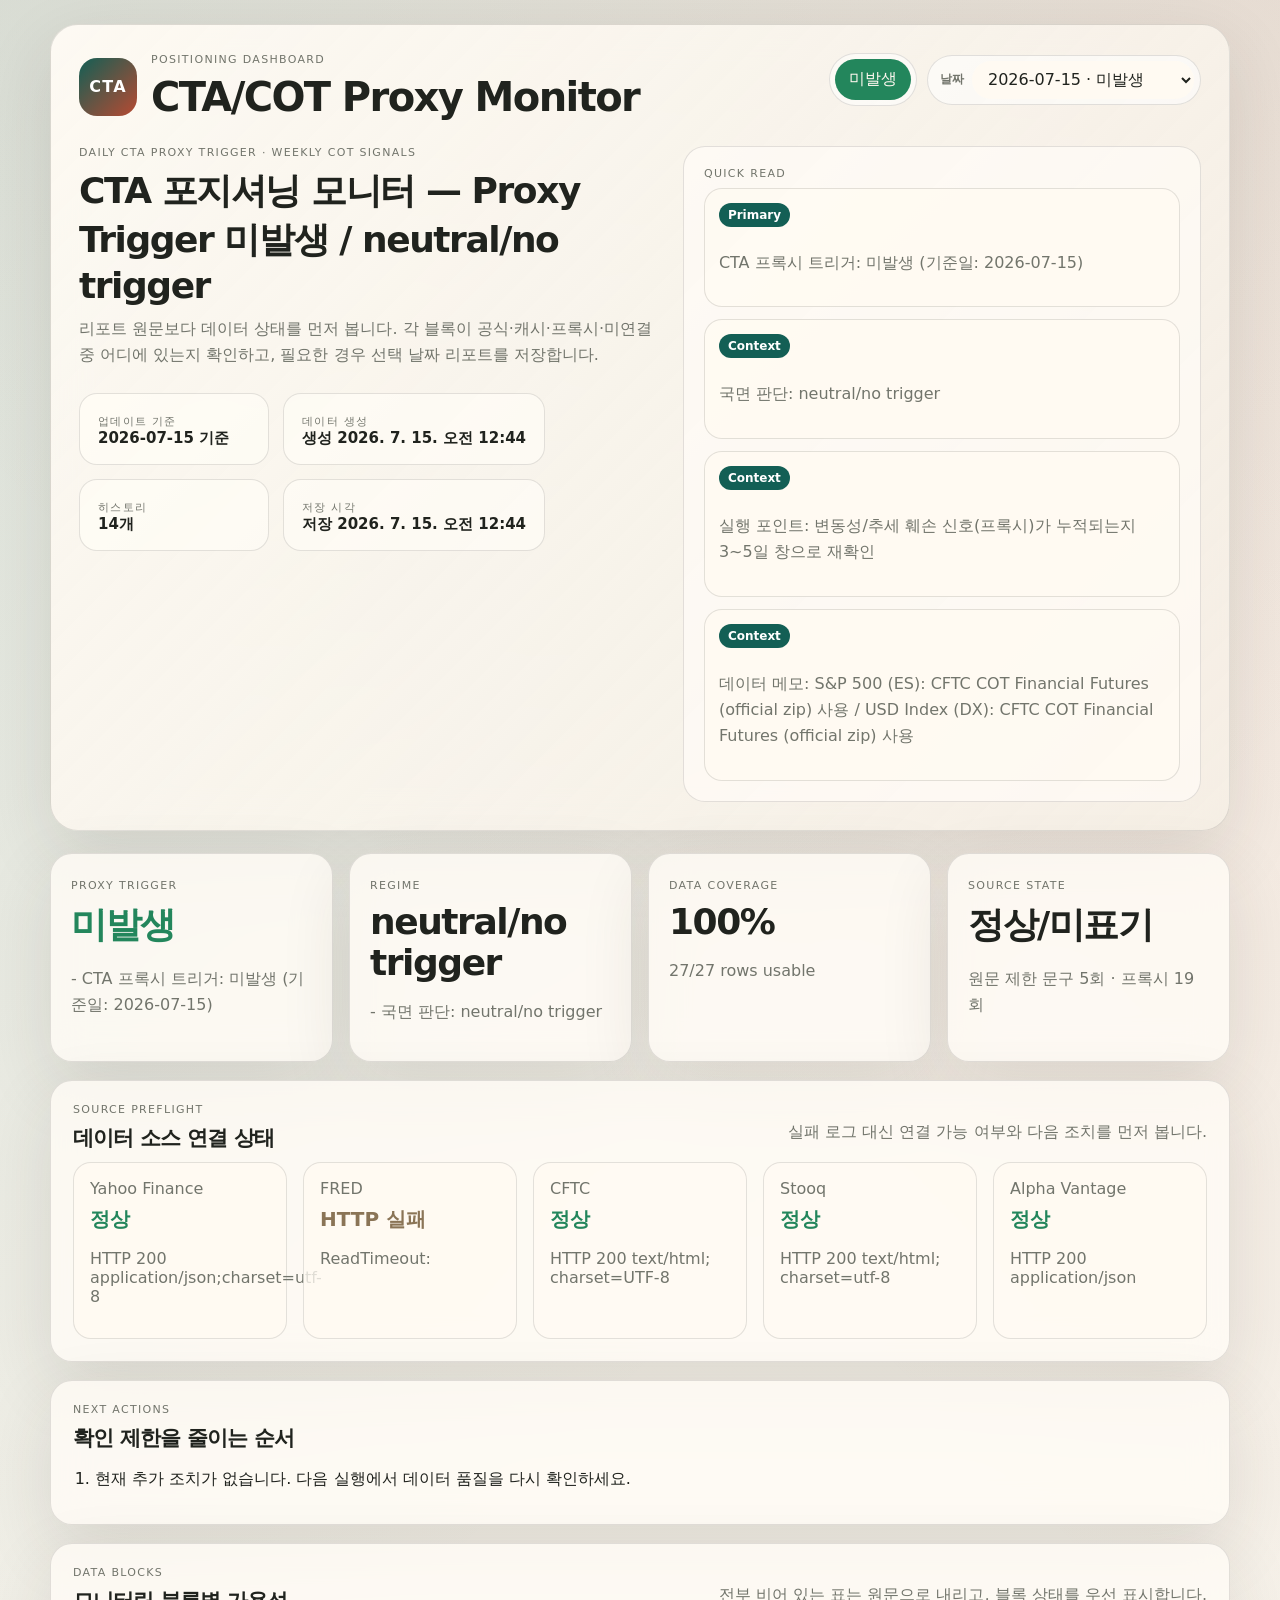
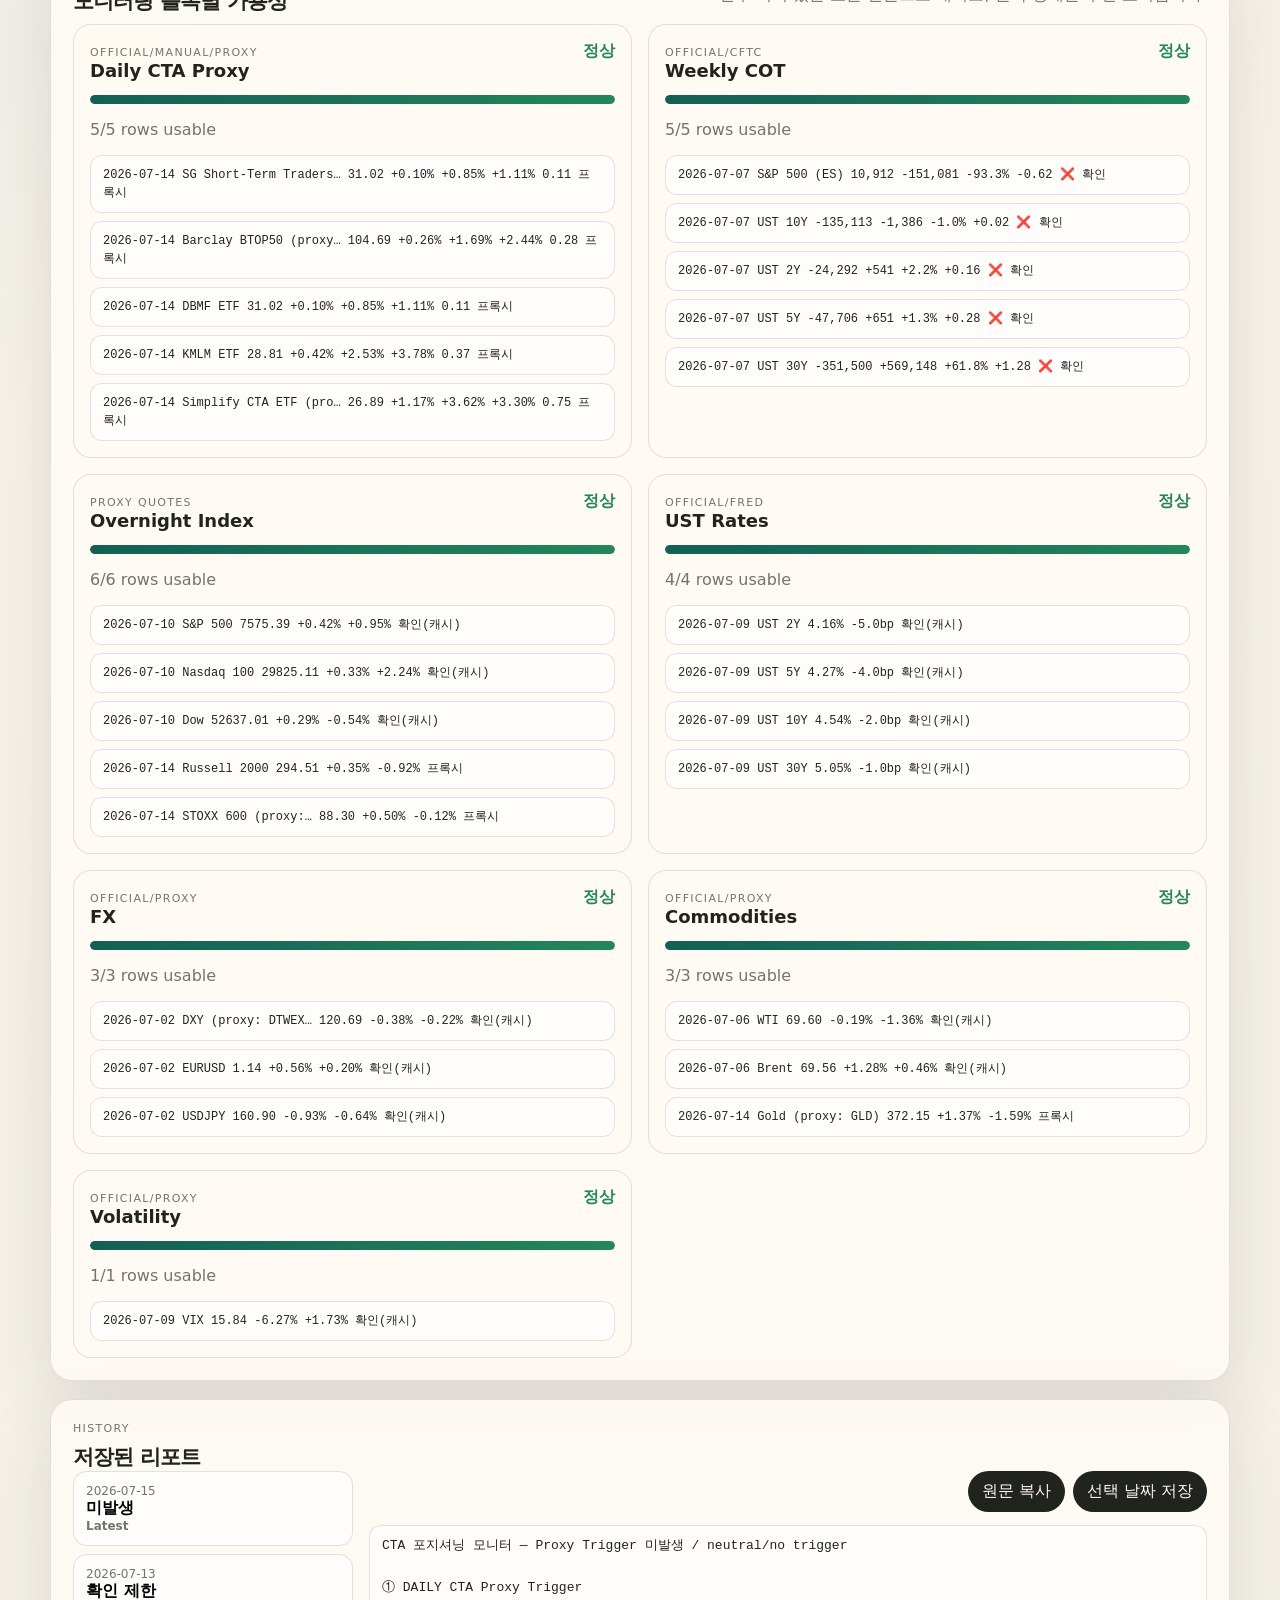
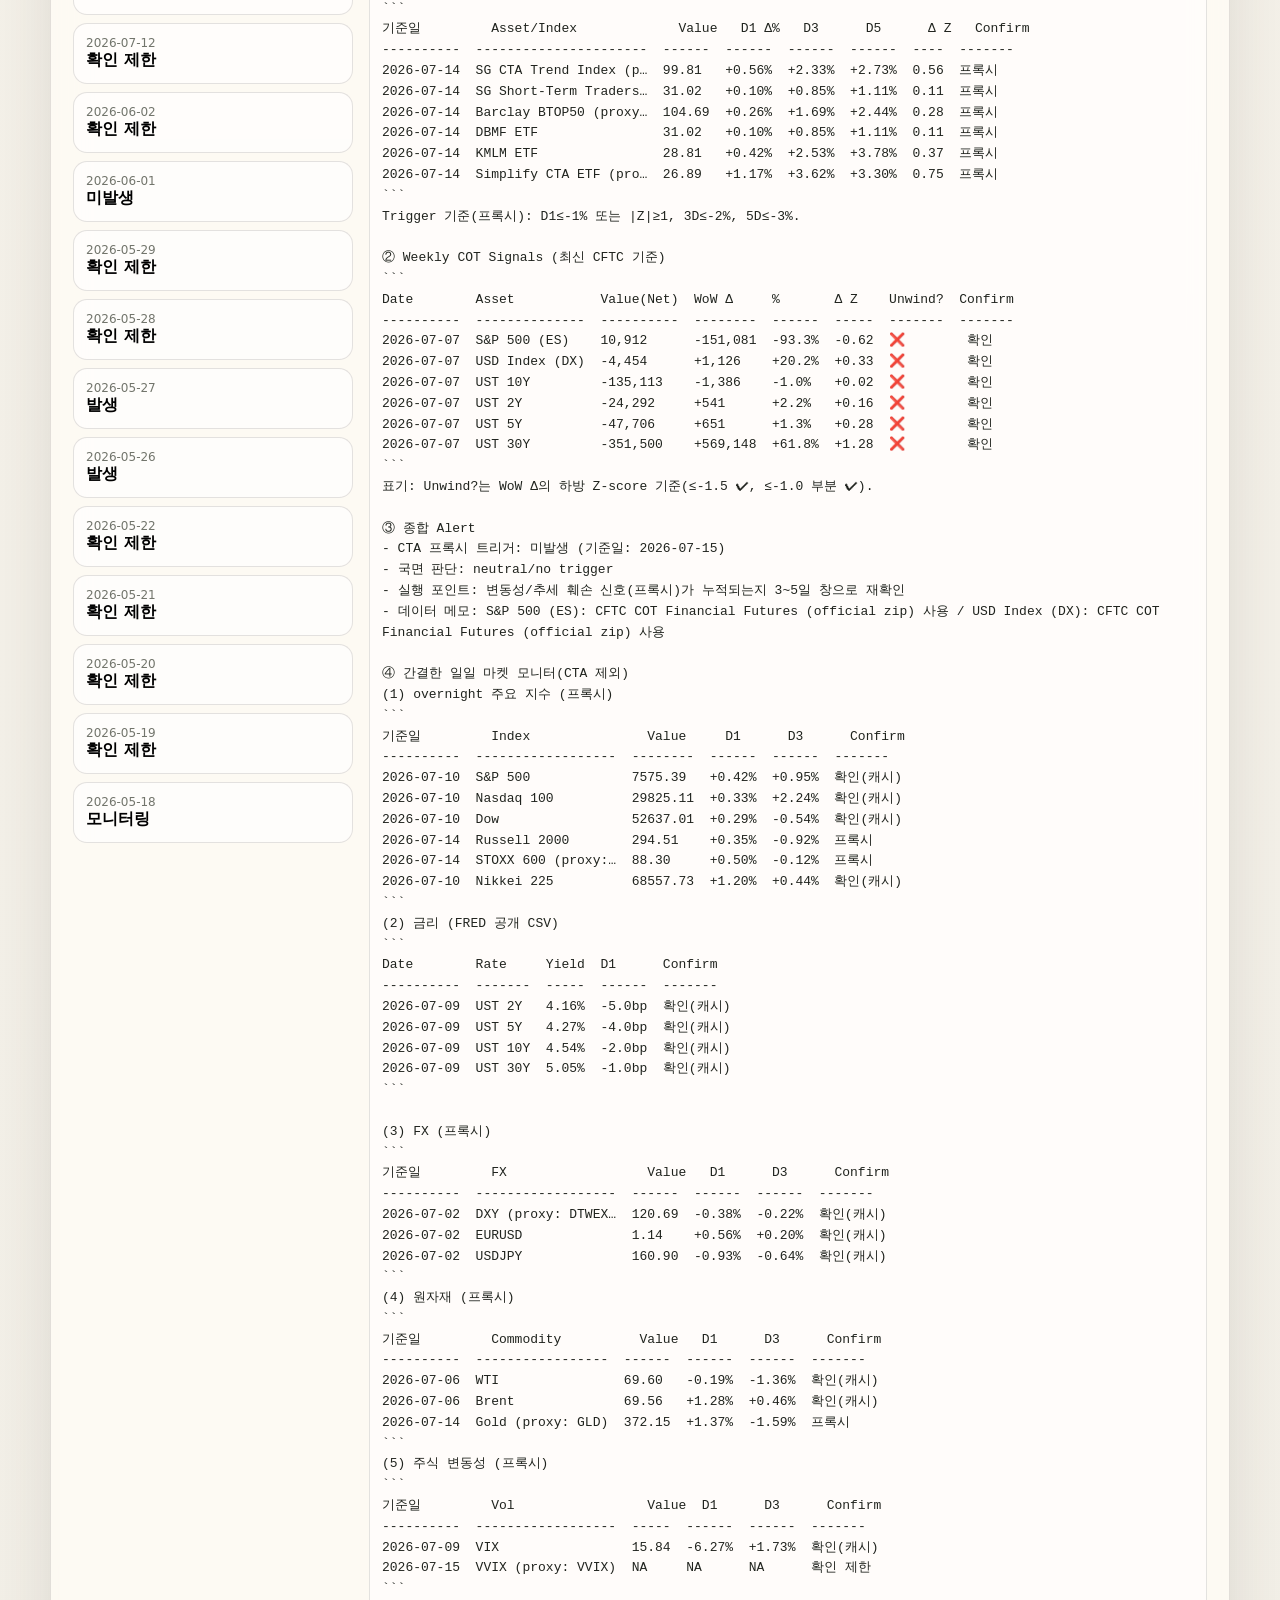
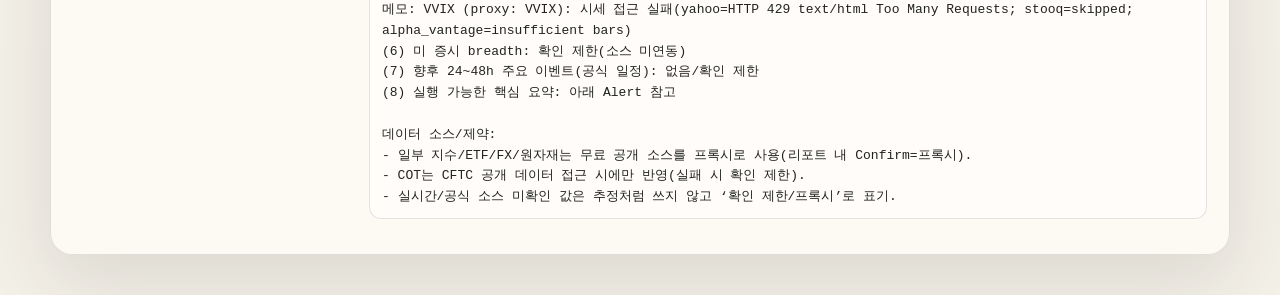
==== dashboard/index.html @ 4eb9be2e "Deploy CTA COT dashboard" ====
<!doctype html>
<html lang="ko">
<head>
  <meta charset="utf-8" />
  <meta name="viewport" content="width=device-width, initial-scale=1, viewport-fit=cover" />
  <title>CTA/COT Proxy Monitor</title>
  <meta name="description" content="CTA Proxy Trigger와 CFTC COT 신호를 매일 저장하고 확인하는 정적 대시보드" />
  <link rel="stylesheet" href="./styles.css" />
  <script src="./config.js"></script>
</head>
<body>
  <div class="page-shell">
    <header class="hero">
      <div class="hero-top">
        <div class="brand">
          <div class="brand-mark">CTA</div>
          <div>
            <p class="eyebrow">Positioning dashboard</p>
            <h1>CTA/COT Proxy Monitor</h1>
          </div>
        </div>
        <div class="hero-actions">
          <nav class="tabs" aria-label="트리거 상태">
            <span class="tab active" id="triggerBadge">확인 중</span>
          </nav>
          <div class="date-picker">
            <label for="reportDate">날짜</label>
            <select id="reportDate"></select>
          </div>
        </div>
      </div>

      <div class="hero-body">
        <section class="hero-copy">
          <p class="kicker">Daily CTA Proxy Trigger · Weekly COT Signals</p>
          <h2 id="heroTitle">CTA 포지셔닝 모니터</h2>
          <p class="hero-text">
            리포트 원문보다 데이터 상태를 먼저 봅니다. 각 블록이 공식·캐시·프록시·미연결 중
            어디에 있는지 확인하고, 필요한 경우 선택 날짜 리포트를 저장합니다.
          </p>

          <div class="hero-meta">
            <div class="meta-card">
              <span class="meta-label">업데이트 기준</span>
              <strong id="updatedAt">불러오는 중</strong>
            </div>
            <div class="meta-card">
              <span class="meta-label">데이터 생성</span>
              <strong id="dataNote">불러오는 중</strong>
            </div>
            <div class="meta-card">
              <span class="meta-label">히스토리</span>
              <strong id="historyCount">불러오는 중</strong>
            </div>
            <div class="meta-card">
              <span class="meta-label">저장 시각</span>
              <strong id="syncStatus">불러오는 중</strong>
            </div>
          </div>
        </section>

        <aside class="hero-panel">
          <p class="panel-label">Quick read</p>
          <div class="signal-stack" id="signalStack"></div>
        </aside>
      </div>
    </header>

    <main class="content">
      <section class="stat-grid" id="statGrid"></section>

      <section class="panel">
        <div class="panel-head">
          <div>
            <p class="section-label">Source preflight</p>
            <h3>데이터 소스 연결 상태</h3>
          </div>
          <p class="panel-note">실패 로그 대신 연결 가능 여부와 다음 조치를 먼저 봅니다.</p>
        </div>
        <div class="source-grid" id="sourceGrid"></div>
      </section>

      <section class="panel" id="actionPanel">
        <div class="panel-head">
          <div>
            <p class="section-label">Next actions</p>
            <h3>확인 제한을 줄이는 순서</h3>
          </div>
        </div>
        <ol class="action-list" id="recommendations"></ol>
      </section>

      <section class="panel">
        <div class="panel-head">
          <div>
            <p class="section-label">Data blocks</p>
            <h3>모니터링 블록별 가용성</h3>
          </div>
          <p class="panel-note">전부 비어 있는 표는 원문으로 내리고, 블록 상태를 우선 표시합니다.</p>
        </div>
        <div class="block-grid" id="blockGrid"></div>
      </section>

      <section class="panel">
        <div class="panel-head">
          <div>
            <p class="section-label">History</p>
            <h3>저장된 리포트</h3>
          </div>
        </div>

        <div class="report-grid">
          <div class="report-list" id="reportList"></div>
          <div>
            <div class="copy-row">
              <button id="copyBtn" type="button">원문 복사</button>
              <button id="downloadBtn" type="button">선택 날짜 저장</button>
            </div>
            <pre id="rawReport">불러오는 중</pre>
          </div>
        </div>
      </section>
    </main>
  </div>

  <script src="./data/data.js"></script>
  <script src="./app.js" defer></script>
</body>
</html>
---- dashboard/styles.css ----
:root {
  --bg: #f3f0e8;
  --panel: rgba(255, 252, 246, 0.82);
  --panel-strong: #fffaf2;
  --line: rgba(42, 45, 39, 0.13);
  --text: #20231e;
  --muted: #72756c;
  --shadow: 0 24px 70px rgba(48, 42, 31, 0.12);
  --cta: #135f55;
  --cot: #3159a6;
  --risk: #b74a32;
  --calm: #23865c;
  --limited: #8a7456;
}

* {
  box-sizing: border-box;
}

html,
body {
  margin: 0;
  padding: 0;
}

body {
  min-height: 100vh;
  color: var(--text);
  font-family: "Pretendard", "Apple SD Gothic Neo", system-ui, -apple-system, sans-serif;
  background:
    linear-gradient(135deg, rgba(19, 95, 85, 0.13), transparent 32%),
    linear-gradient(225deg, rgba(183, 74, 50, 0.1), transparent 28%),
    linear-gradient(180deg, #f8f4ec 0%, var(--bg) 100%);
}

button {
  font: inherit;
}

.page-shell {
  width: min(1180px, calc(100vw - 32px));
  margin: 24px auto 40px;
}

.hero,
.panel,
.idx-card {
  border: 1px solid var(--line);
  box-shadow: var(--shadow);
  backdrop-filter: blur(18px);
}

.hero {
  overflow: hidden;
  padding: 28px;
  border-radius: 28px;
  background: linear-gradient(135deg, rgba(255, 251, 244, 0.94), rgba(246, 240, 230, 0.72));
}

.hero-top,
.hero-body,
.panel-head,
.hero-actions,
.hero-meta,
.toolbar {
  display: flex;
}

.hero-top,
.panel-head {
  justify-content: space-between;
  align-items: flex-start;
  gap: 16px;
}

.hero-body {
  gap: 22px;
  margin-top: 26px;
}

.hero-copy {
  flex: 1.1;
}

.hero-panel {
  flex: 0.9;
  padding: 20px;
  border-radius: 22px;
  background: rgba(255, 252, 246, 0.76);
  border: 1px solid var(--line);
}

.brand {
  display: flex;
  align-items: center;
  gap: 14px;
}

.brand-mark {
  display: grid;
  place-items: center;
  width: 58px;
  height: 58px;
  border-radius: 18px;
  background: linear-gradient(135deg, var(--cta), var(--risk));
  color: white;
  font-weight: 800;
  letter-spacing: 0.08em;
}

.eyebrow,
.kicker,
.section-label,
.panel-label,
.meta-label {
  text-transform: uppercase;
  letter-spacing: 0.12em;
  font-size: 11px;
  color: var(--muted);
  margin: 0 0 8px;
}

h1,
h2,
h3 {
  margin: 0;
  letter-spacing: -0.04em;
}

h1 {
  font-size: clamp(26px, 4vw, 40px);
}

h2 {
  margin-bottom: 10px;
  font-size: clamp(24px, 3vw, 36px);
}

h3 {
  font-size: 21px;
}

.hero-text,
.panel-note,
.chart-hint,
.idx-card p,
.signal-item p,
.muted {
  color: var(--muted);
  line-height: 1.65;
}

.hero-text {
  max-width: 64ch;
  margin: 0;
}

.hero-actions,
.toolbar {
  align-items: center;
  flex-wrap: wrap;
  justify-content: flex-end;
  gap: 10px;
}

.tabs {
  display: inline-flex;
  gap: 8px;
  flex-wrap: wrap;
  padding: 5px;
  border-radius: 999px;
  background: rgba(255, 255, 255, 0.55);
  border: 1px solid var(--line);
}

.tab,
.chip {
  text-decoration: none;
  border: none;
  border-radius: 999px;
  padding: 10px 14px;
  background: transparent;
  color: var(--muted);
}

.tab.active,
.chip {
  background: var(--text);
  color: #fff8f0;
}

.date-picker {
  display: inline-flex;
  align-items: center;
  gap: 8px;
  padding: 5px 6px 5px 12px;
  border-radius: 999px;
  background: rgba(255, 255, 255, 0.55);
  border: 1px solid var(--line);
}

.date-picker label {
  color: var(--muted);
  font-size: 12px;
  font-weight: 700;
}

.date-picker select {
  min-height: 38px;
  border: none;
  border-radius: 999px;
  padding: 0 12px;
  background: var(--panel-strong);
  color: var(--text);
  font: inherit;
}

.tab.hot {
  background: var(--risk);
}

.tab.calm {
  background: var(--calm);
}

.tab.limited {
  background: var(--limited);
}

.hero-meta {
  gap: 14px;
  margin-top: 24px;
  flex-wrap: wrap;
}

.meta-card {
  min-width: 190px;
  padding: 16px 18px;
  border-radius: 18px;
  background: rgba(255, 252, 246, 0.74);
  border: 1px solid var(--line);
}

.meta-card strong {
  display: block;
  font-size: 15px;
}

.content {
  margin-top: 22px;
}

.stat-grid {
  display: grid;
  grid-template-columns: repeat(4, minmax(0, 1fr));
  gap: 16px;
}

.idx-card,
.panel {
  border-radius: 22px;
  background: var(--panel);
}

.idx-card {
  padding: 20px;
}

.metric-main {
  margin-top: 8px;
  font-size: clamp(24px, 3vw, 36px);
  font-weight: 800;
  letter-spacing: -0.04em;
}

.metric-main.hot {
  color: var(--risk);
}

.metric-main.calm {
  color: var(--calm);
}

.metric-main.limited {
  color: var(--limited);
}

.panel {
  margin-top: 18px;
  padding: 22px;
}

.signal-stack {
  display: grid;
  gap: 12px;
}

.signal-item {
  padding: 14px;
  border-radius: 18px;
  background: rgba(255, 250, 242, 0.82);
  border: 1px solid var(--line);
}

.signal-pill {
  display: inline-flex;
  margin-bottom: 7px;
  border-radius: 999px;
  padding: 5px 9px;
  color: white;
  background: var(--cta);
  font-size: 12px;
  font-weight: 700;
}

.signal-item.hot .signal-pill {
  background: var(--risk);
}

.signal-item.limited .signal-pill {
  background: var(--limited);
}

.mini-table,
.source-grid,
.block-grid {
  display: grid;
  grid-template-columns: repeat(2, minmax(0, 1fr));
  gap: 16px;
}

.source-grid {
  grid-template-columns: repeat(5, minmax(0, 1fr));
}

.block-grid {
  grid-template-columns: repeat(2, minmax(0, 1fr));
}

.source-card,
.block-card {
  padding: 16px;
  border-radius: 18px;
  background: rgba(255, 250, 242, 0.78);
  border: 1px solid var(--line);
}

.source-card {
  min-height: 128px;
}

.source-card span,
.source-card p,
.block-card p {
  color: var(--muted);
}

.source-card strong {
  display: block;
  margin: 8px 0;
  font-size: 20px;
}

.source-card.calm strong,
.block-card.calm .block-head strong {
  color: var(--calm);
}

.source-card.hot strong,
.block-card.hot .block-head strong {
  color: var(--risk);
}

.source-card.limited strong,
.block-card.limited .block-head strong {
  color: var(--limited);
}

.block-head {
  display: flex;
  justify-content: space-between;
  align-items: flex-start;
  gap: 12px;
}

.block-head h4 {
  margin: 0;
  font-size: 18px;
}

.block-head strong {
  white-space: nowrap;
}

.coverage-bar {
  height: 9px;
  margin-top: 14px;
  border-radius: 999px;
  background: rgba(32, 35, 30, 0.1);
  overflow: hidden;
}

.coverage-bar i {
  display: block;
  height: 100%;
  border-radius: inherit;
  background: linear-gradient(90deg, var(--cta), var(--calm));
}

.block-card.hot .coverage-bar i {
  background: var(--risk);
}

.action-list {
  margin: 14px 0 0;
  padding-left: 22px;
  color: var(--text);
}

.action-list li {
  margin: 10px 0;
  line-height: 1.65;
}

.mono-list {
  margin: 14px 0 0;
  padding: 0;
  list-style: none;
  display: grid;
  gap: 8px;
  font: 12px/1.5 "SFMono-Regular", Consolas, Menlo, monospace;
}

.mono-list li,
pre {
  padding: 10px 12px;
  border-radius: 12px;
  background: rgba(255, 255, 255, 0.62);
  border: 1px solid var(--line);
  overflow: auto;
}

pre {
  white-space: pre-wrap;
  word-break: keep-all;
  font: 13px/1.6 "SFMono-Regular", Consolas, Menlo, monospace;
}

.report-grid {
  display: grid;
  grid-template-columns: 280px 1fr;
  gap: 16px;
}

.report-list {
  display: grid;
  gap: 8px;
  align-content: start;
}

.report-link {
  text-align: left;
  padding: 12px;
  border-radius: 14px;
  border: 1px solid var(--line);
  background: rgba(255, 255, 255, 0.55);
  cursor: pointer;
}

.report-link[aria-current="page"] {
  border-color: var(--cta);
  box-shadow: inset 4px 0 0 var(--cta);
}

.report-link span,
.report-link strong,
.report-link b {
  display: block;
}

.report-link span,
.report-link b {
  color: var(--muted);
  font-size: 12px;
}

.copy-row {
  display: flex;
  justify-content: flex-end;
  gap: 8px;
  margin-bottom: 10px;
}

.copy-row button {
  border: 1px solid var(--line);
  border-radius: 999px;
  padding: 9px 13px;
  background: var(--text);
  color: #fff8f0;
  cursor: pointer;
}

@media (max-width: 900px) {
  .hero-body,
  .mini-table,
  .source-grid,
  .block-grid,
  .report-grid,
  .stat-grid {
    grid-template-columns: 1fr;
    display: grid;
  }

  .hero-top {
    display: grid;
  }

  .hero-actions {
    justify-content: flex-start;
  }
}
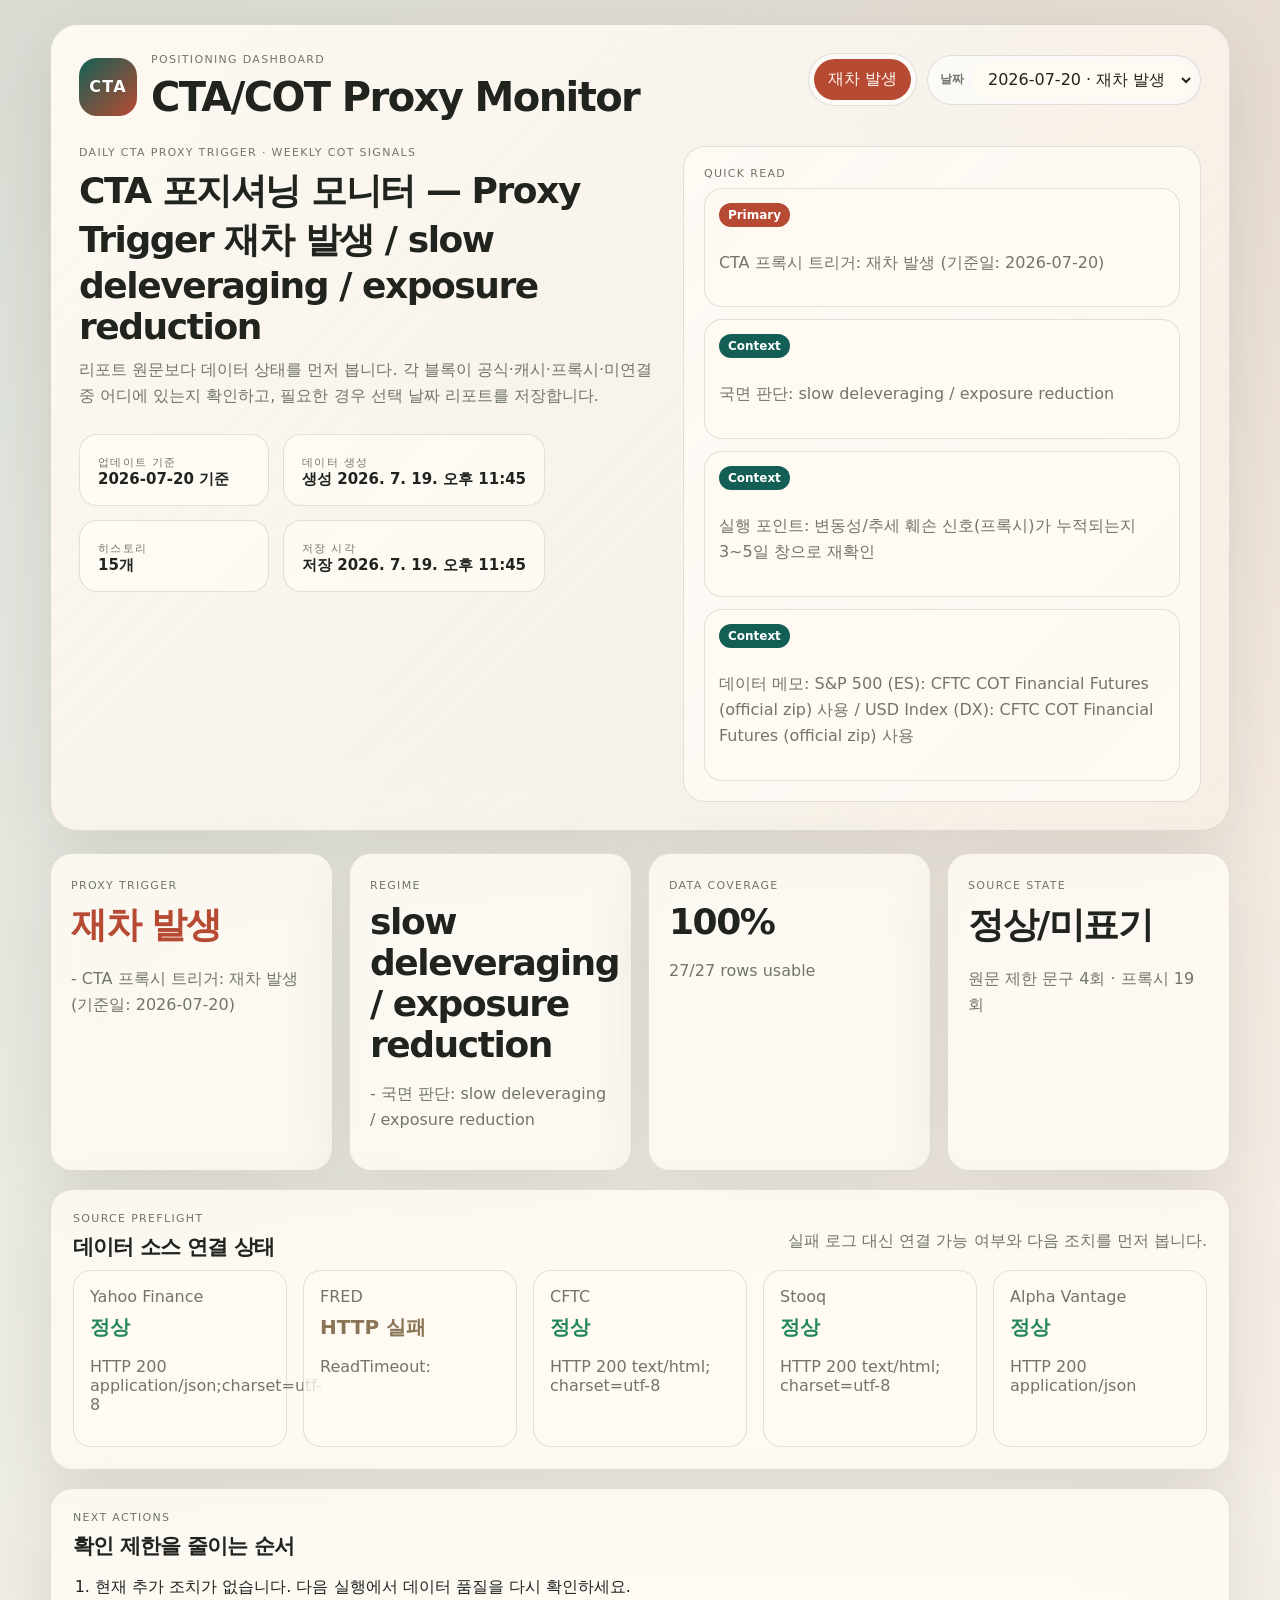
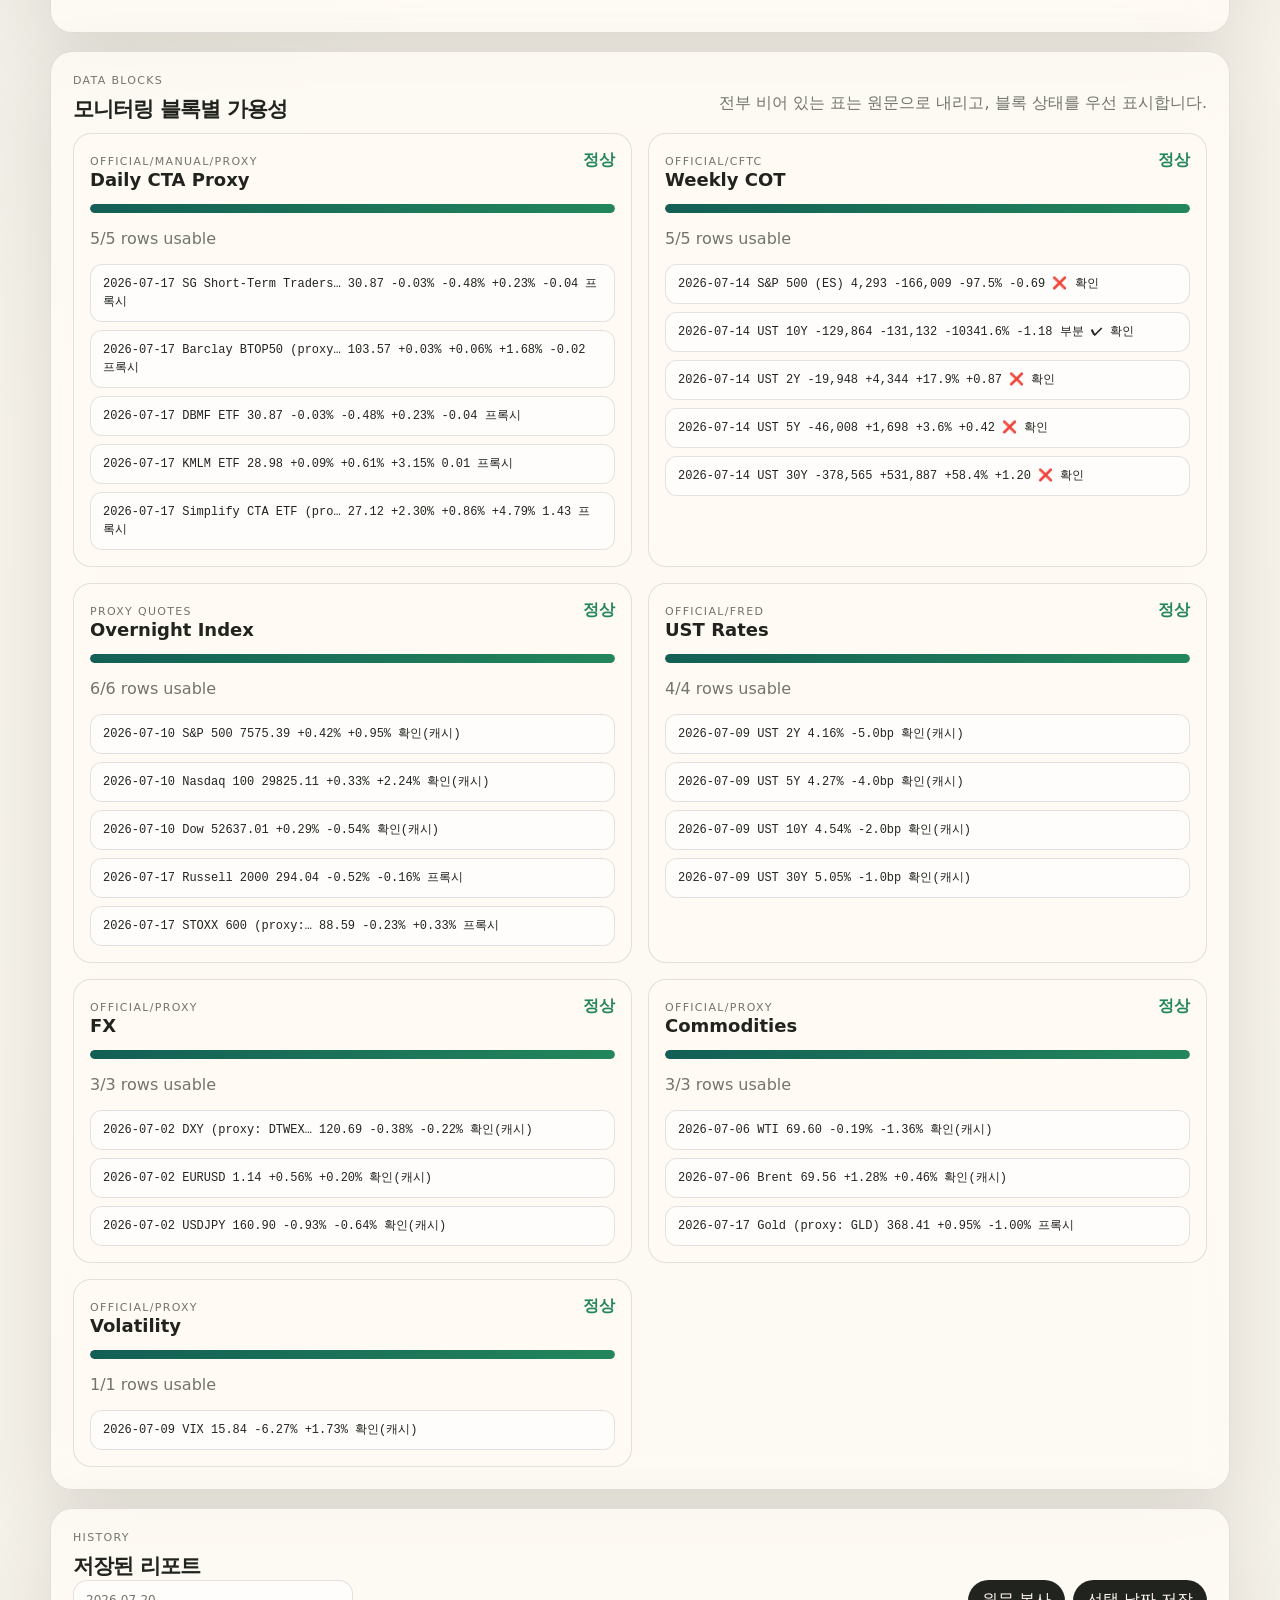
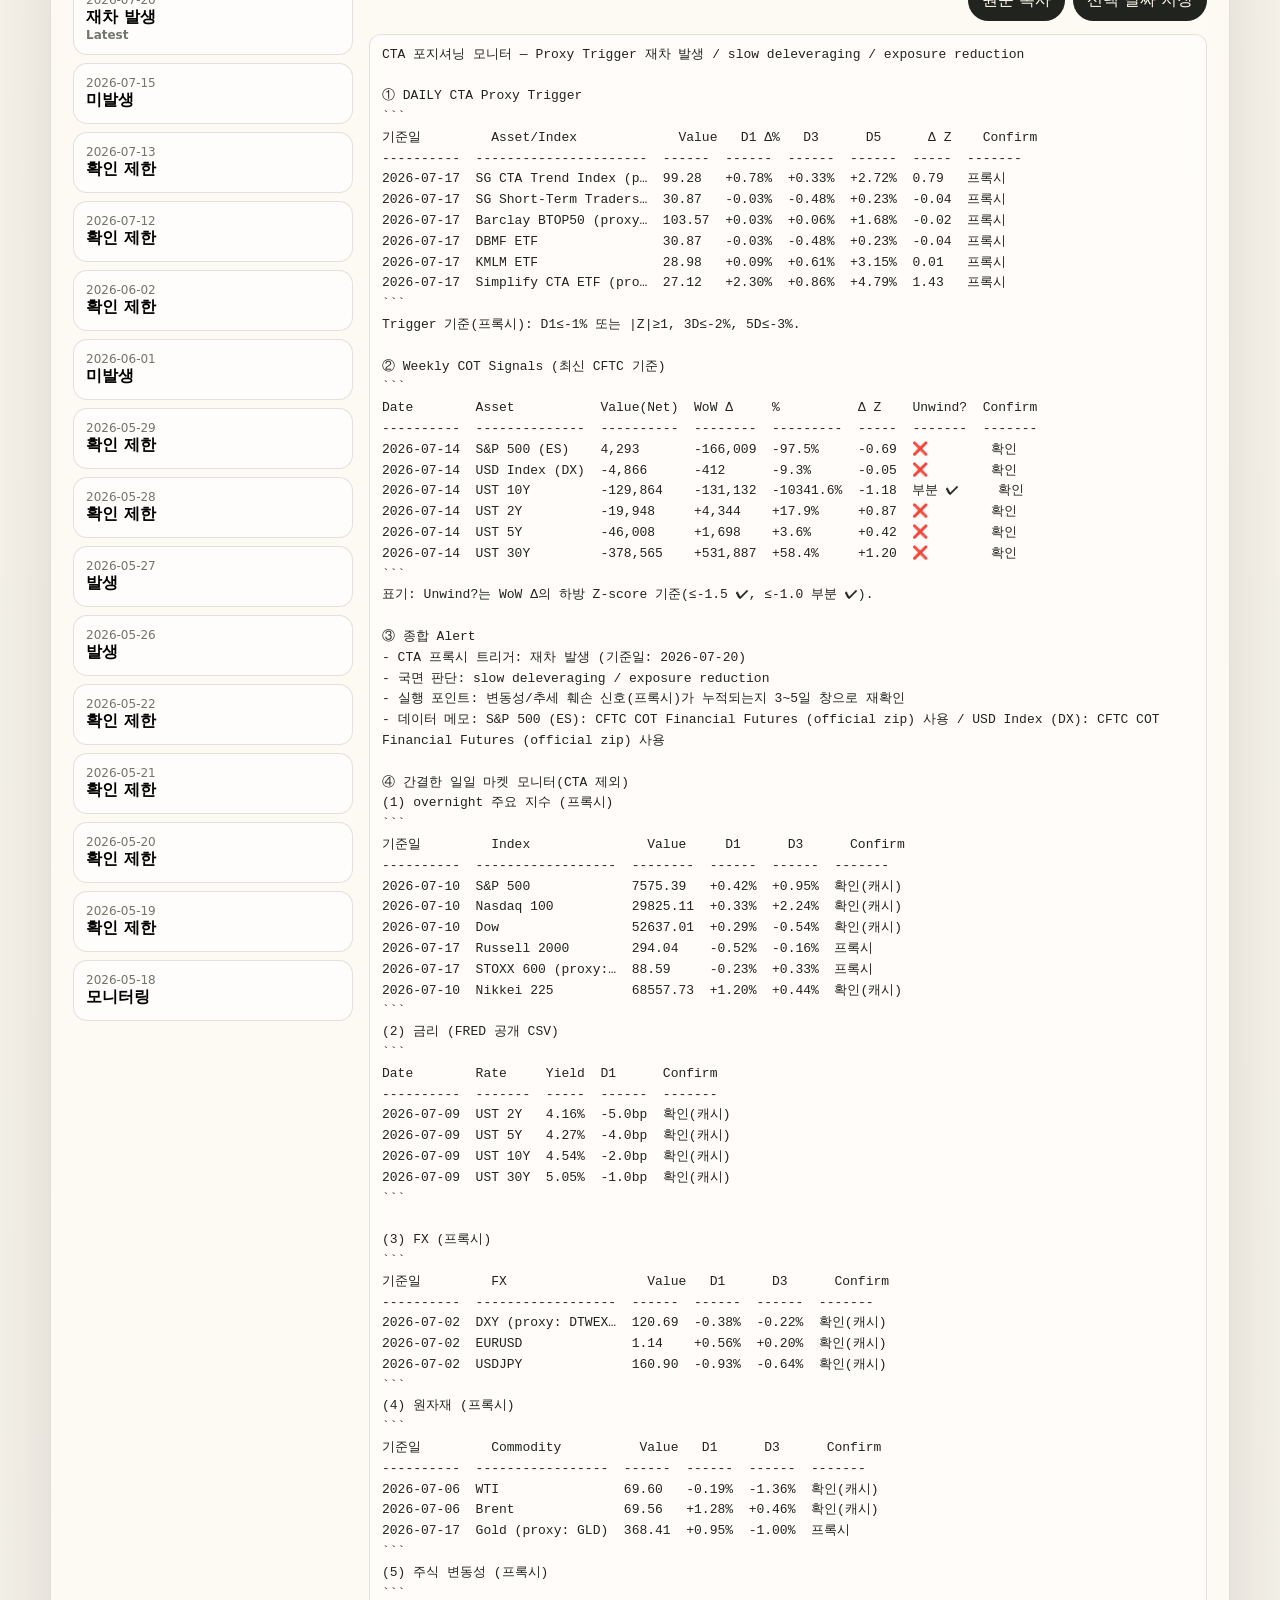
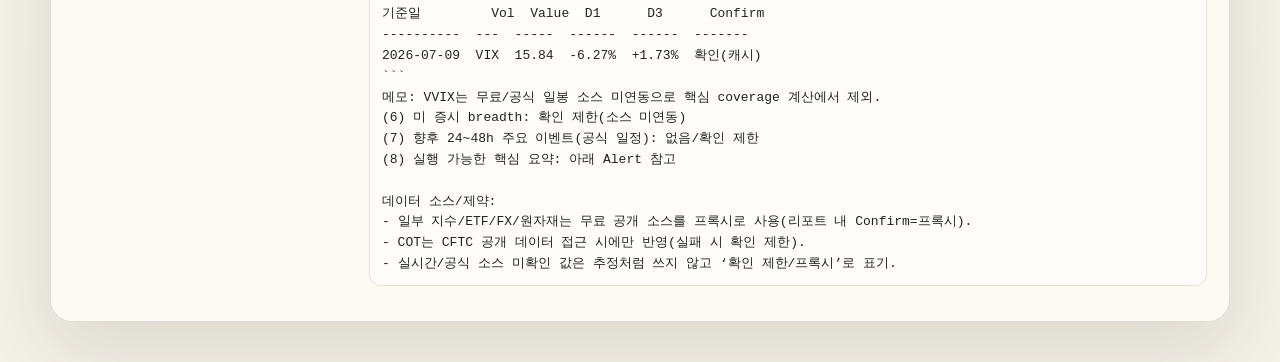
==== commit 87a12961: "Auto refresh dashboard data cache" ====
--- a/dashboard/index.html
+++ b/dashboard/index.html
@@ -123,7 +123,6 @@
     </main>
   </div>
 
-  <script src="./data/data.js"></script>
   <script src="./app.js" defer></script>
 </body>
 </html>
